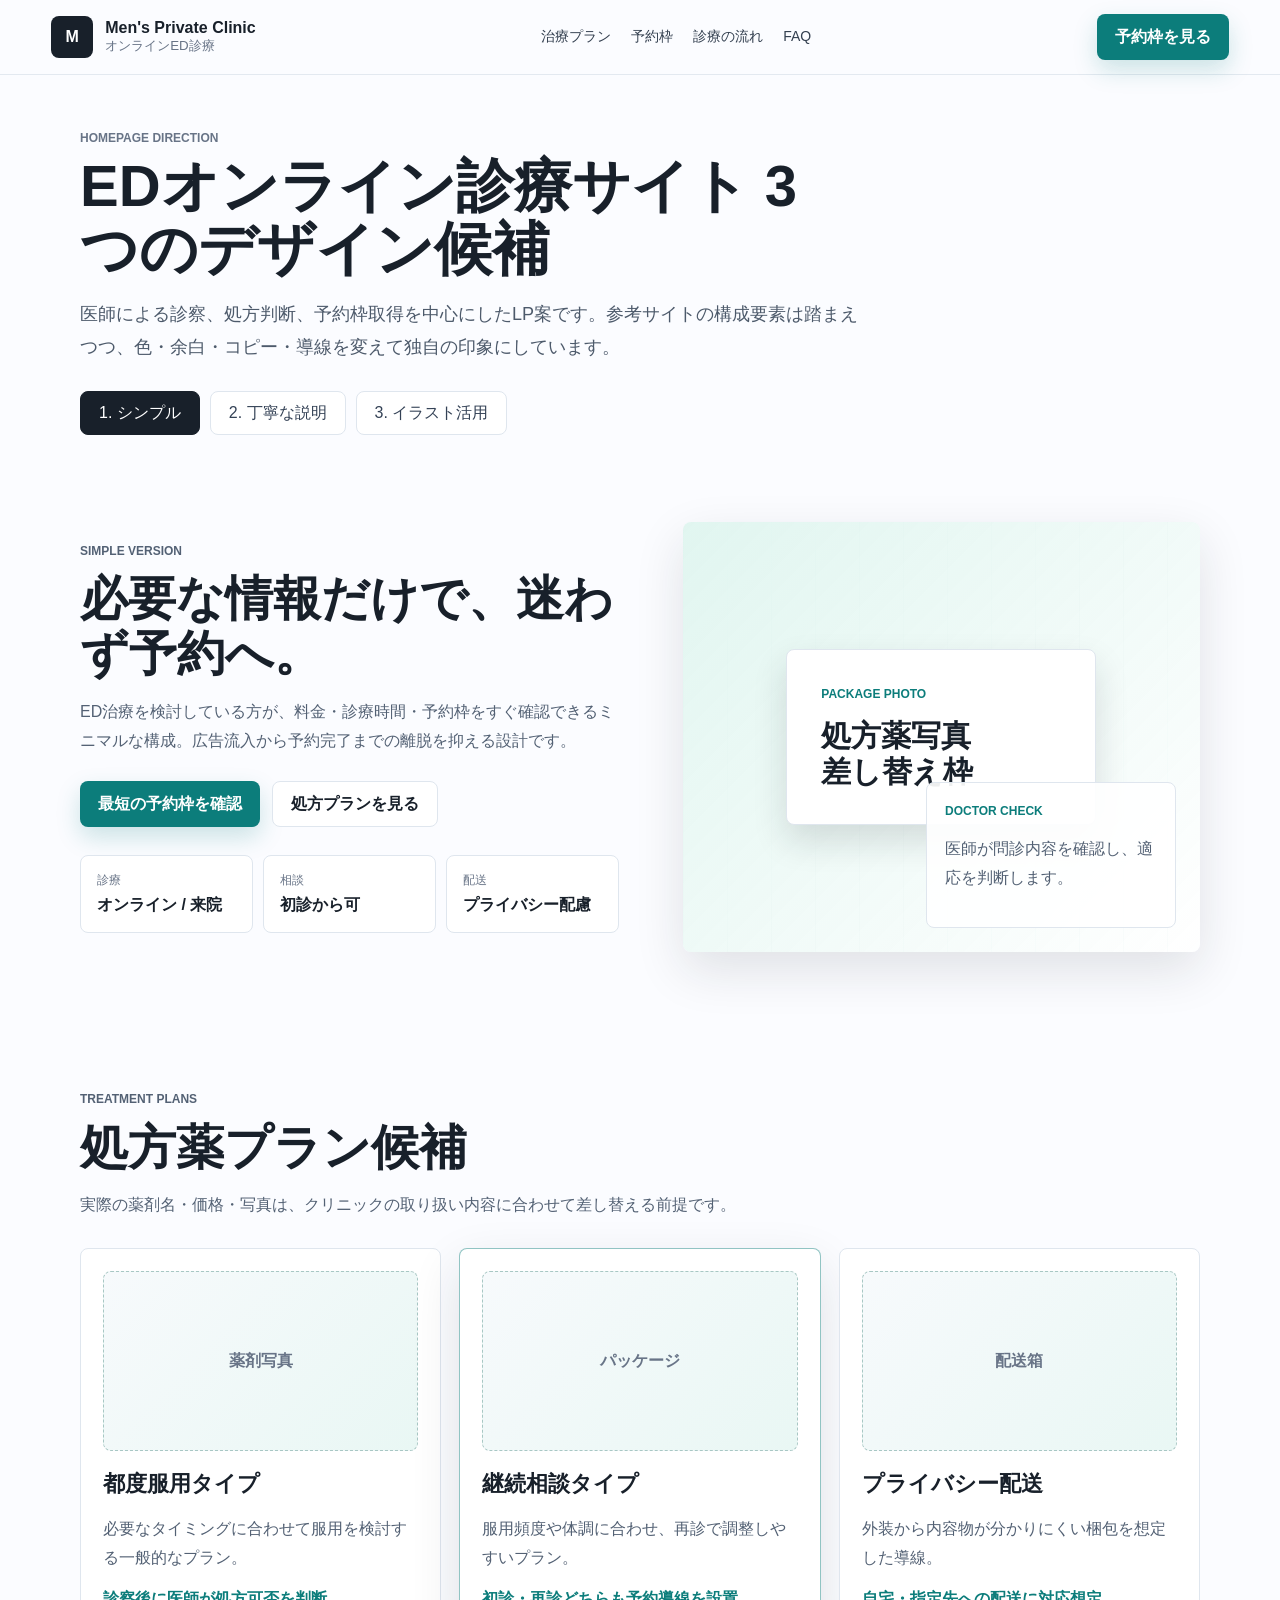
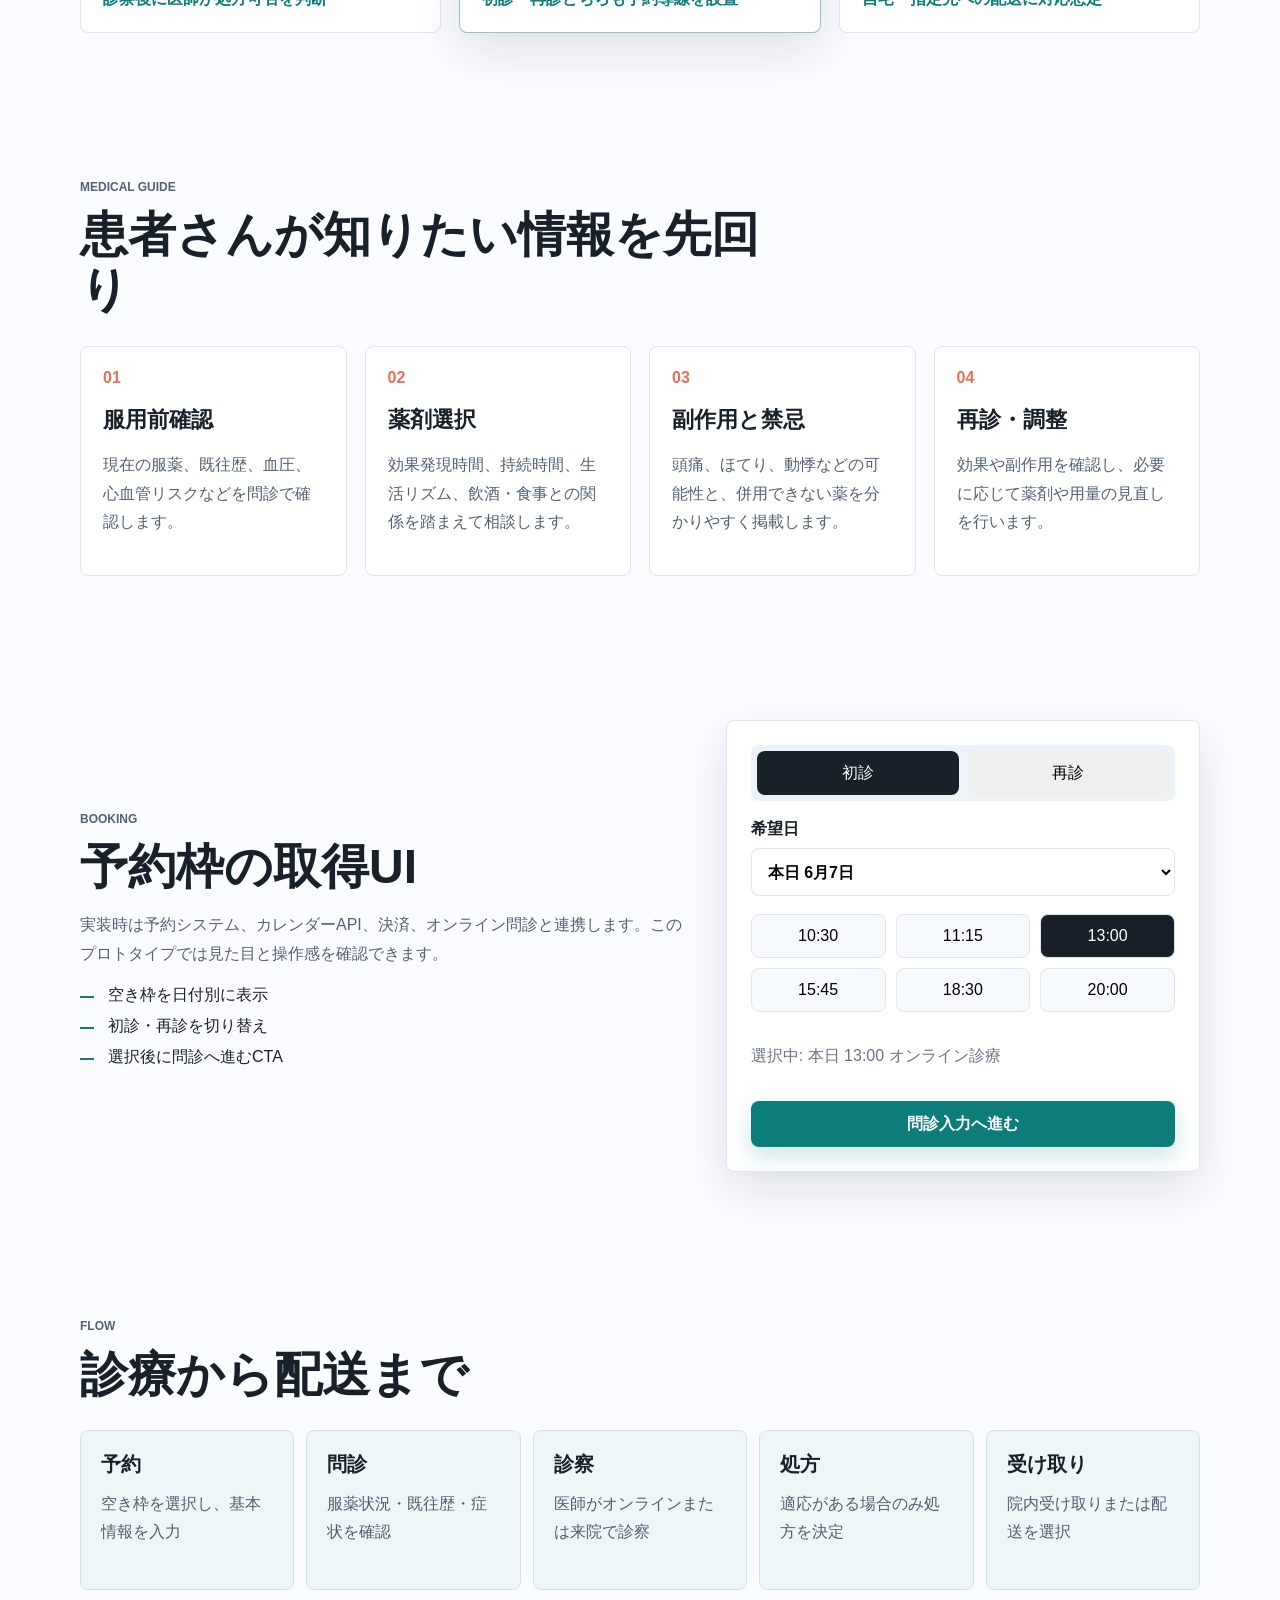
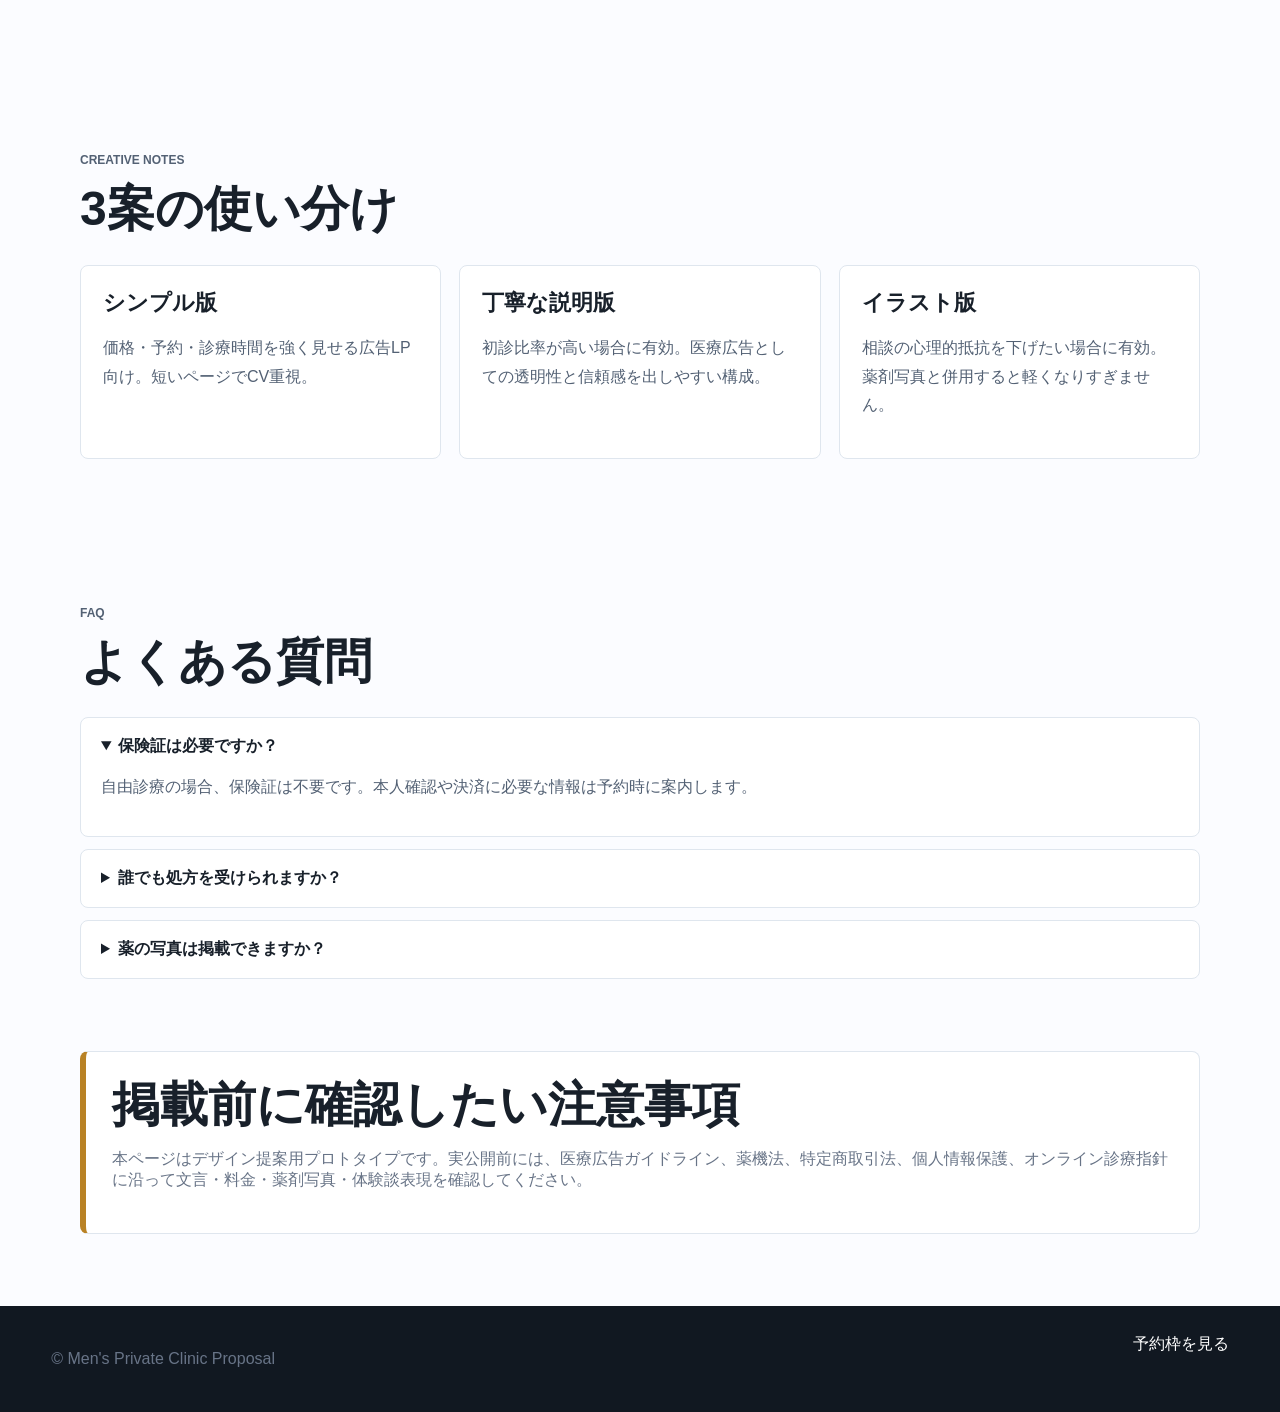
==== index.html @ b27525a2 "Add ED treatment homepage proposals" ====
<!doctype html>
<html lang="ja">
  <head>
    <meta charset="utf-8" />
    <meta name="viewport" content="width=device-width, initial-scale=1" />
    <title>EDオンライン診療 ホームページ3案</title>
    <meta
      http-equiv="refresh"
      content="0; url=./Codex%E3%81%A7%E4%BD%9C%E6%88%90%E3%81%97%E3%81%A6%E3%81%84%E3%82%8B%E3%82%82%E3%81%AE/ed-treatment-homepage-proposals/"
    />
    <link
      rel="canonical"
      href="./Codex%E3%81%A7%E4%BD%9C%E6%88%90%E3%81%97%E3%81%A6%E3%81%84%E3%82%8B%E3%82%82%E3%81%AE/ed-treatment-homepage-proposals/"
    />
  </head>
  <body>
    <p>
      <a href="./Codex%E3%81%A7%E4%BD%9C%E6%88%90%E3%81%97%E3%81%A6%E3%81%84%E3%82%8B%E3%82%82%E3%81%AE/ed-treatment-homepage-proposals/">
        EDオンライン診療ホームページ3案を開く
      </a>
    </p>
  </body>
</html>
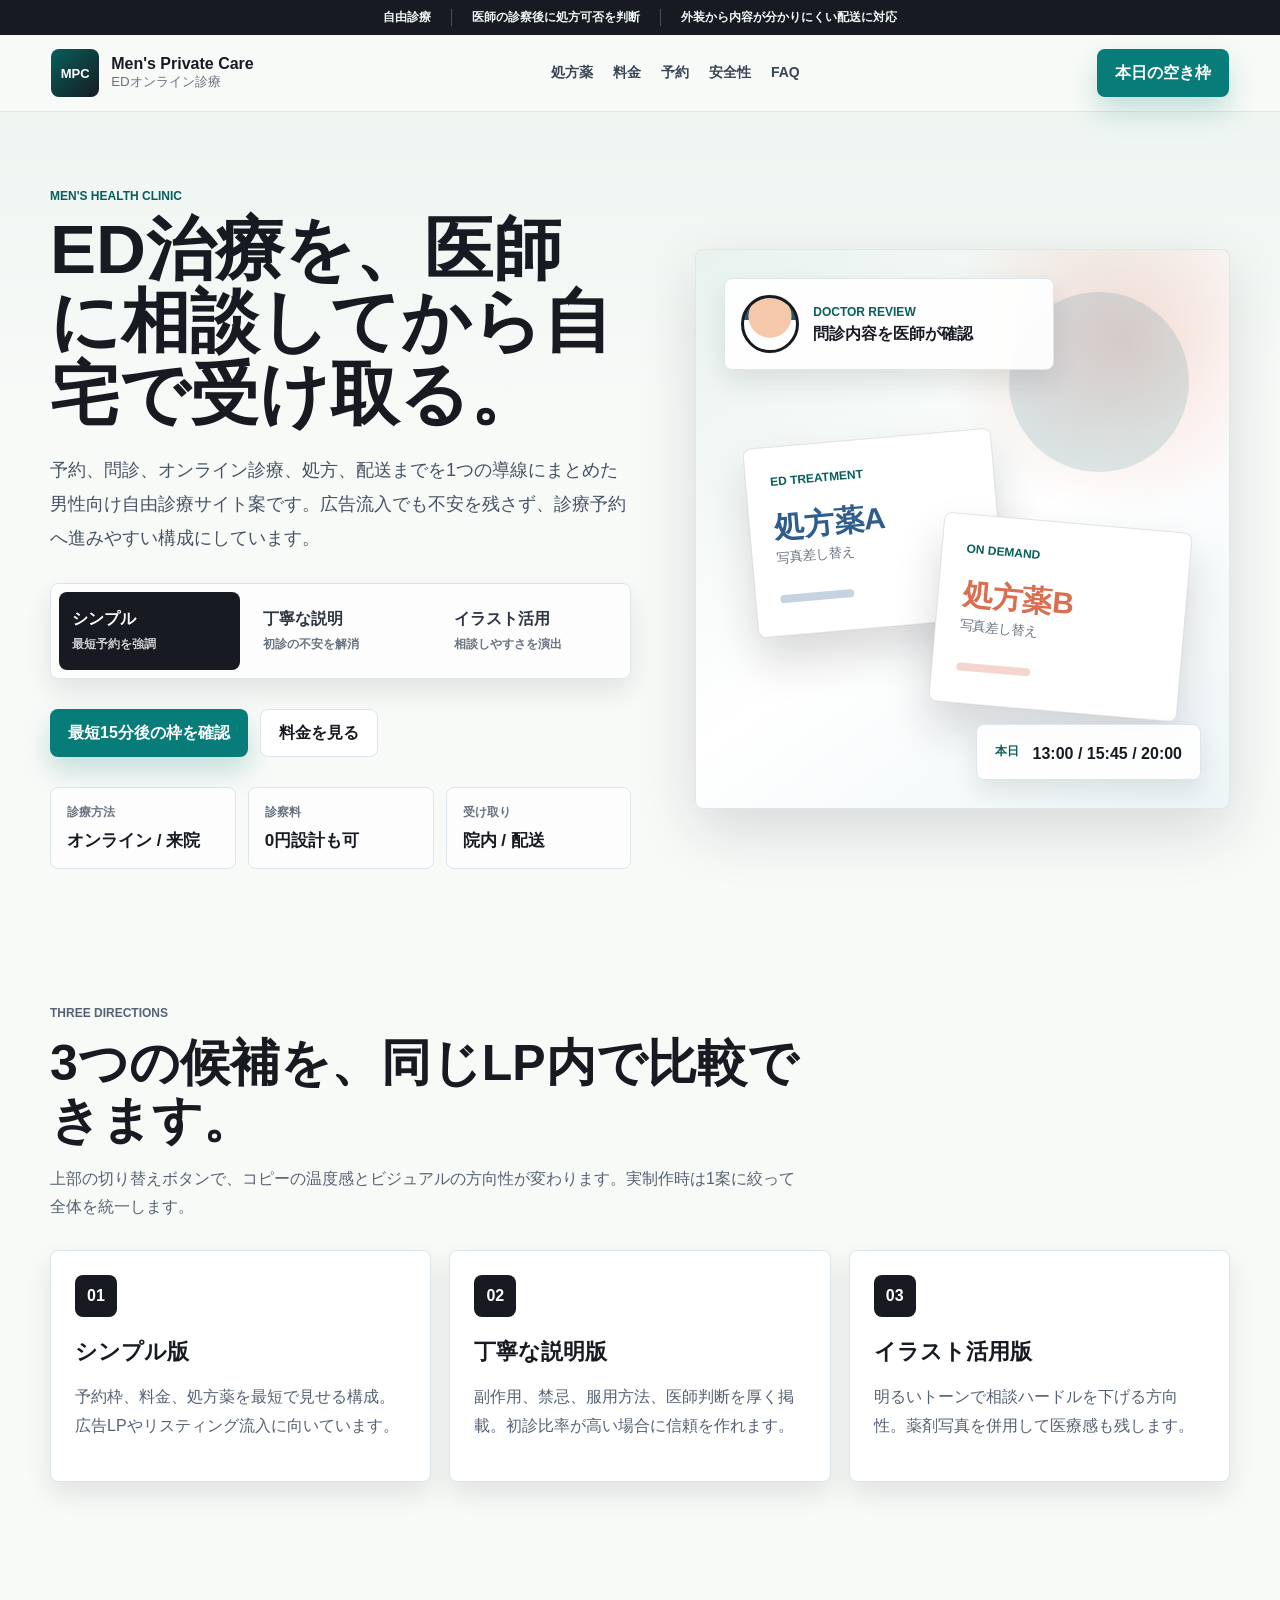
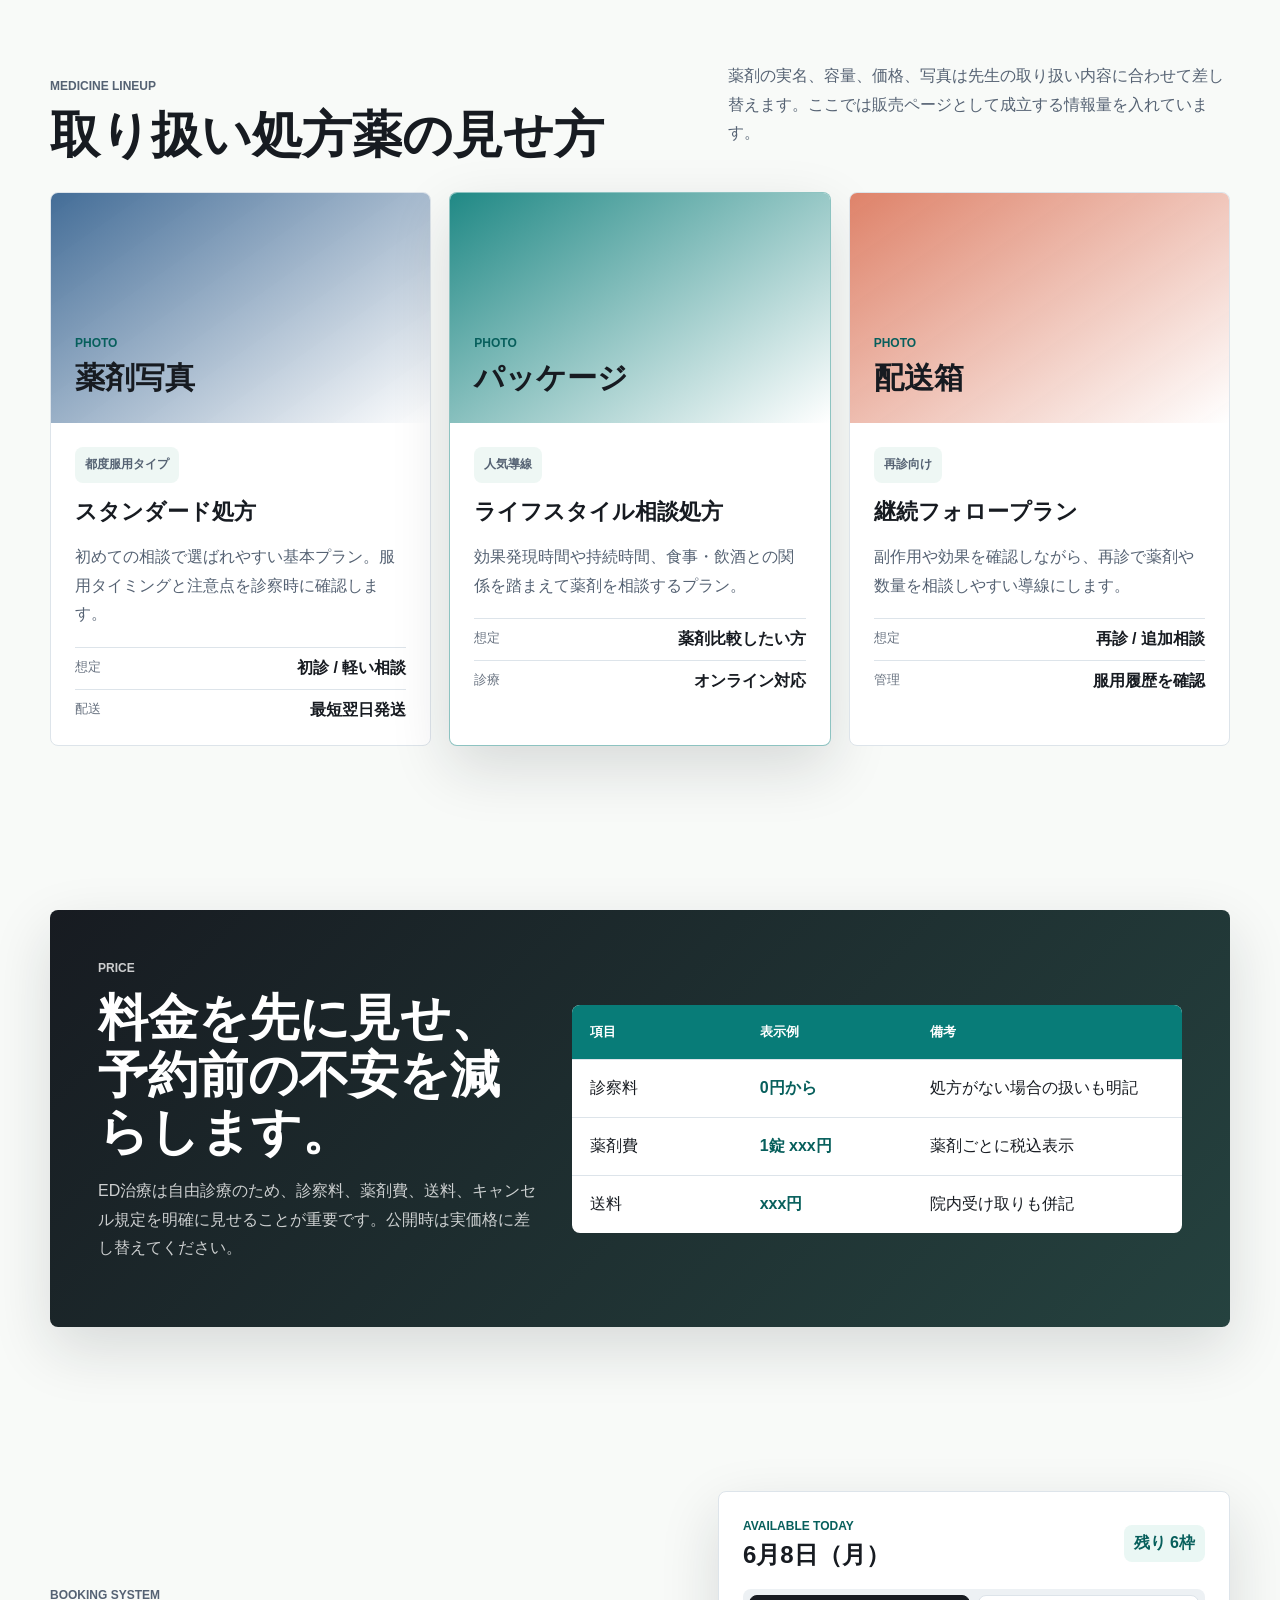
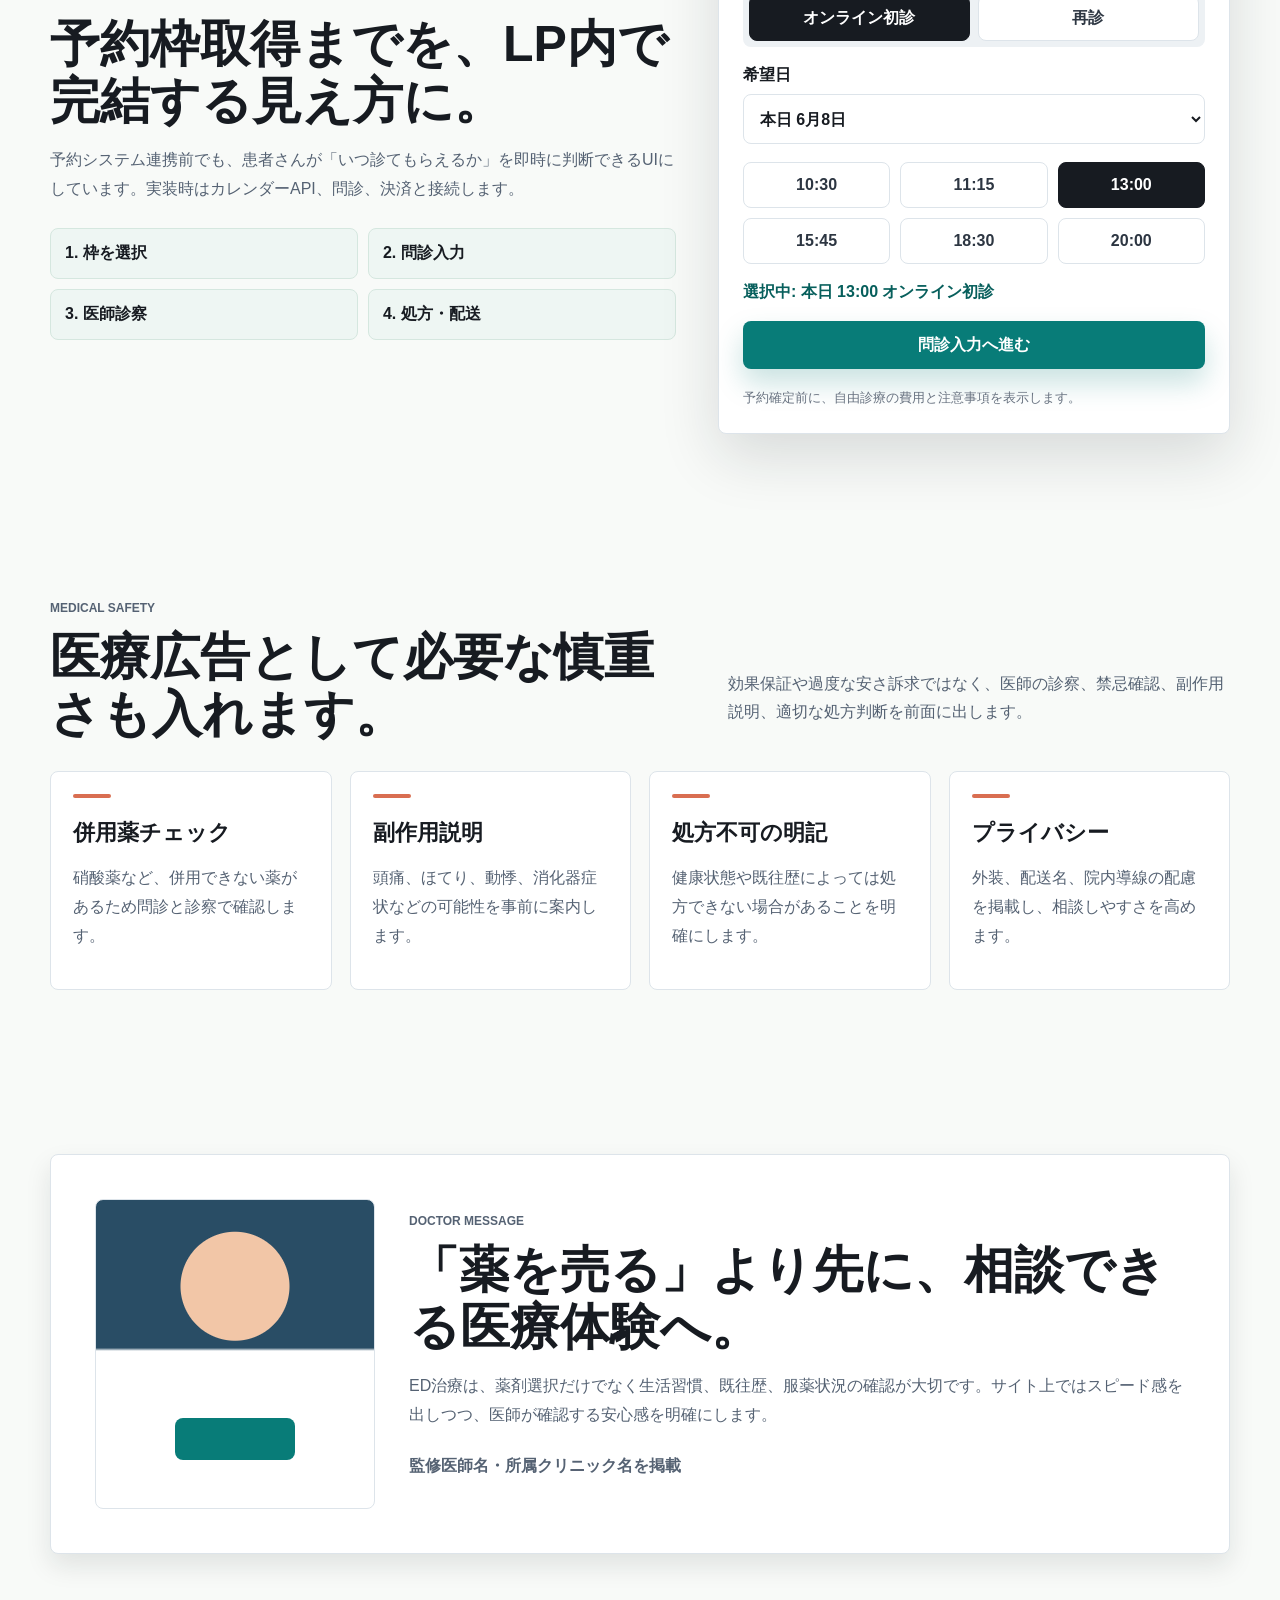
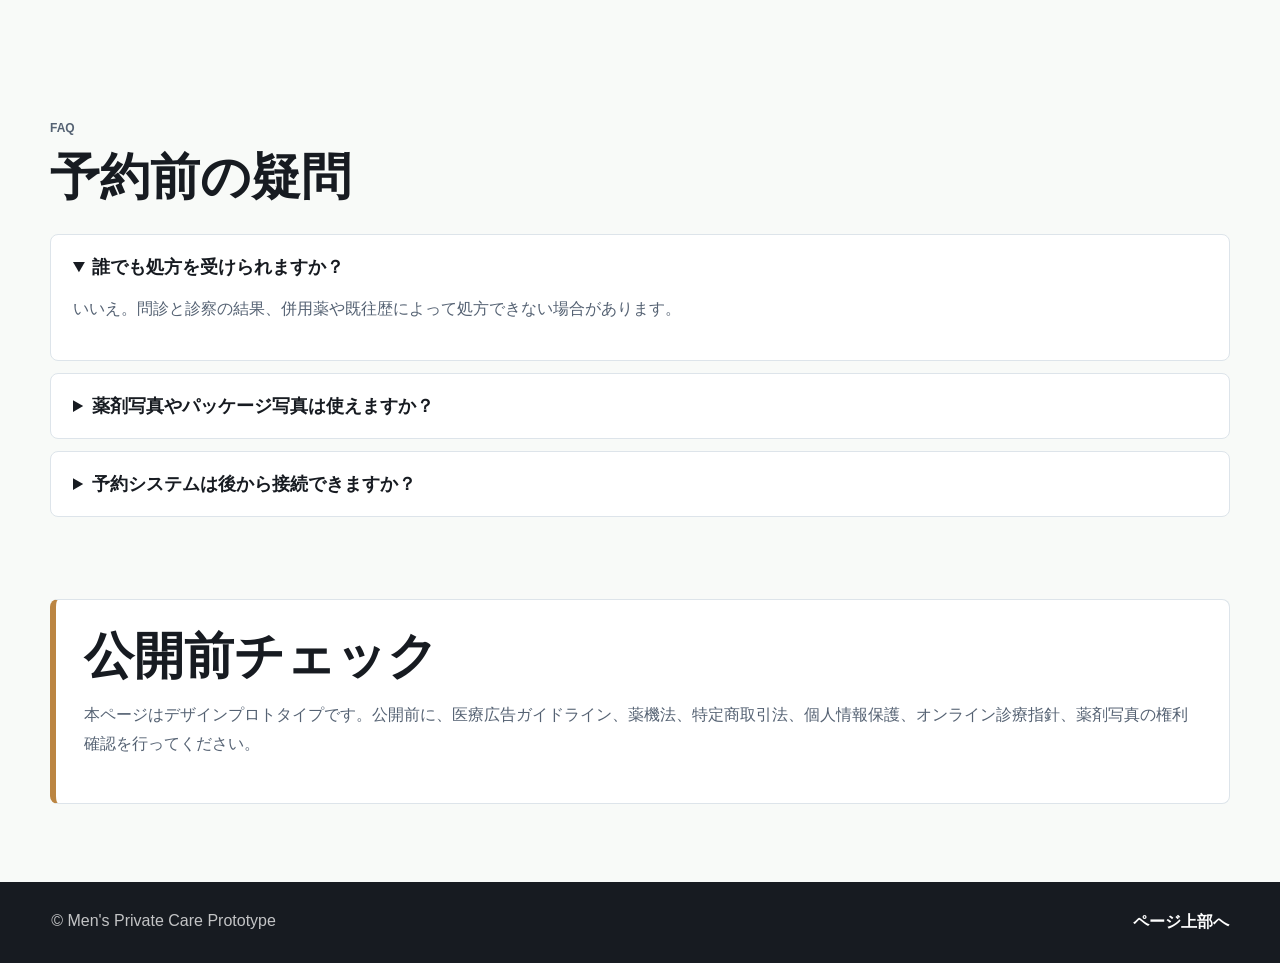
==== commit c23947fb: "Polish ED clinic landing page" ====
--- a/index.html
+++ b/index.html
@@ -6,16 +6,16 @@
     <title>EDオンライン診療 ホームページ3案</title>
     <meta
       http-equiv="refresh"
-      content="0; url=./Codex%E3%81%A7%E4%BD%9C%E6%88%90%E3%81%97%E3%81%A6%E3%81%84%E3%82%8B%E3%82%82%E3%81%AE/ed-treatment-homepage-proposals/"
+      content="0; url=./Codex%E3%81%A7%E4%BD%9C%E6%88%90%E3%81%97%E3%81%A6%E3%81%84%E3%82%8B%E3%82%82%E3%81%AE/ed-treatment-homepage-proposals/index.html"
     />
     <link
       rel="canonical"
-      href="./Codex%E3%81%A7%E4%BD%9C%E6%88%90%E3%81%97%E3%81%A6%E3%81%84%E3%82%8B%E3%82%82%E3%81%AE/ed-treatment-homepage-proposals/"
+      href="./Codex%E3%81%A7%E4%BD%9C%E6%88%90%E3%81%97%E3%81%A6%E3%81%84%E3%82%8B%E3%82%82%E3%81%AE/ed-treatment-homepage-proposals/index.html"
     />
   </head>
   <body>
     <p>
-      <a href="./Codex%E3%81%A7%E4%BD%9C%E6%88%90%E3%81%97%E3%81%A6%E3%81%84%E3%82%8B%E3%82%82%E3%81%AE/ed-treatment-homepage-proposals/">
+      <a href="./Codex%E3%81%A7%E4%BD%9C%E6%88%90%E3%81%97%E3%81%A6%E3%81%84%E3%82%8B%E3%82%82%E3%81%AE/ed-treatment-homepage-proposals/index.html">
         EDオンライン診療ホームページ3案を開く
       </a>
     </p>
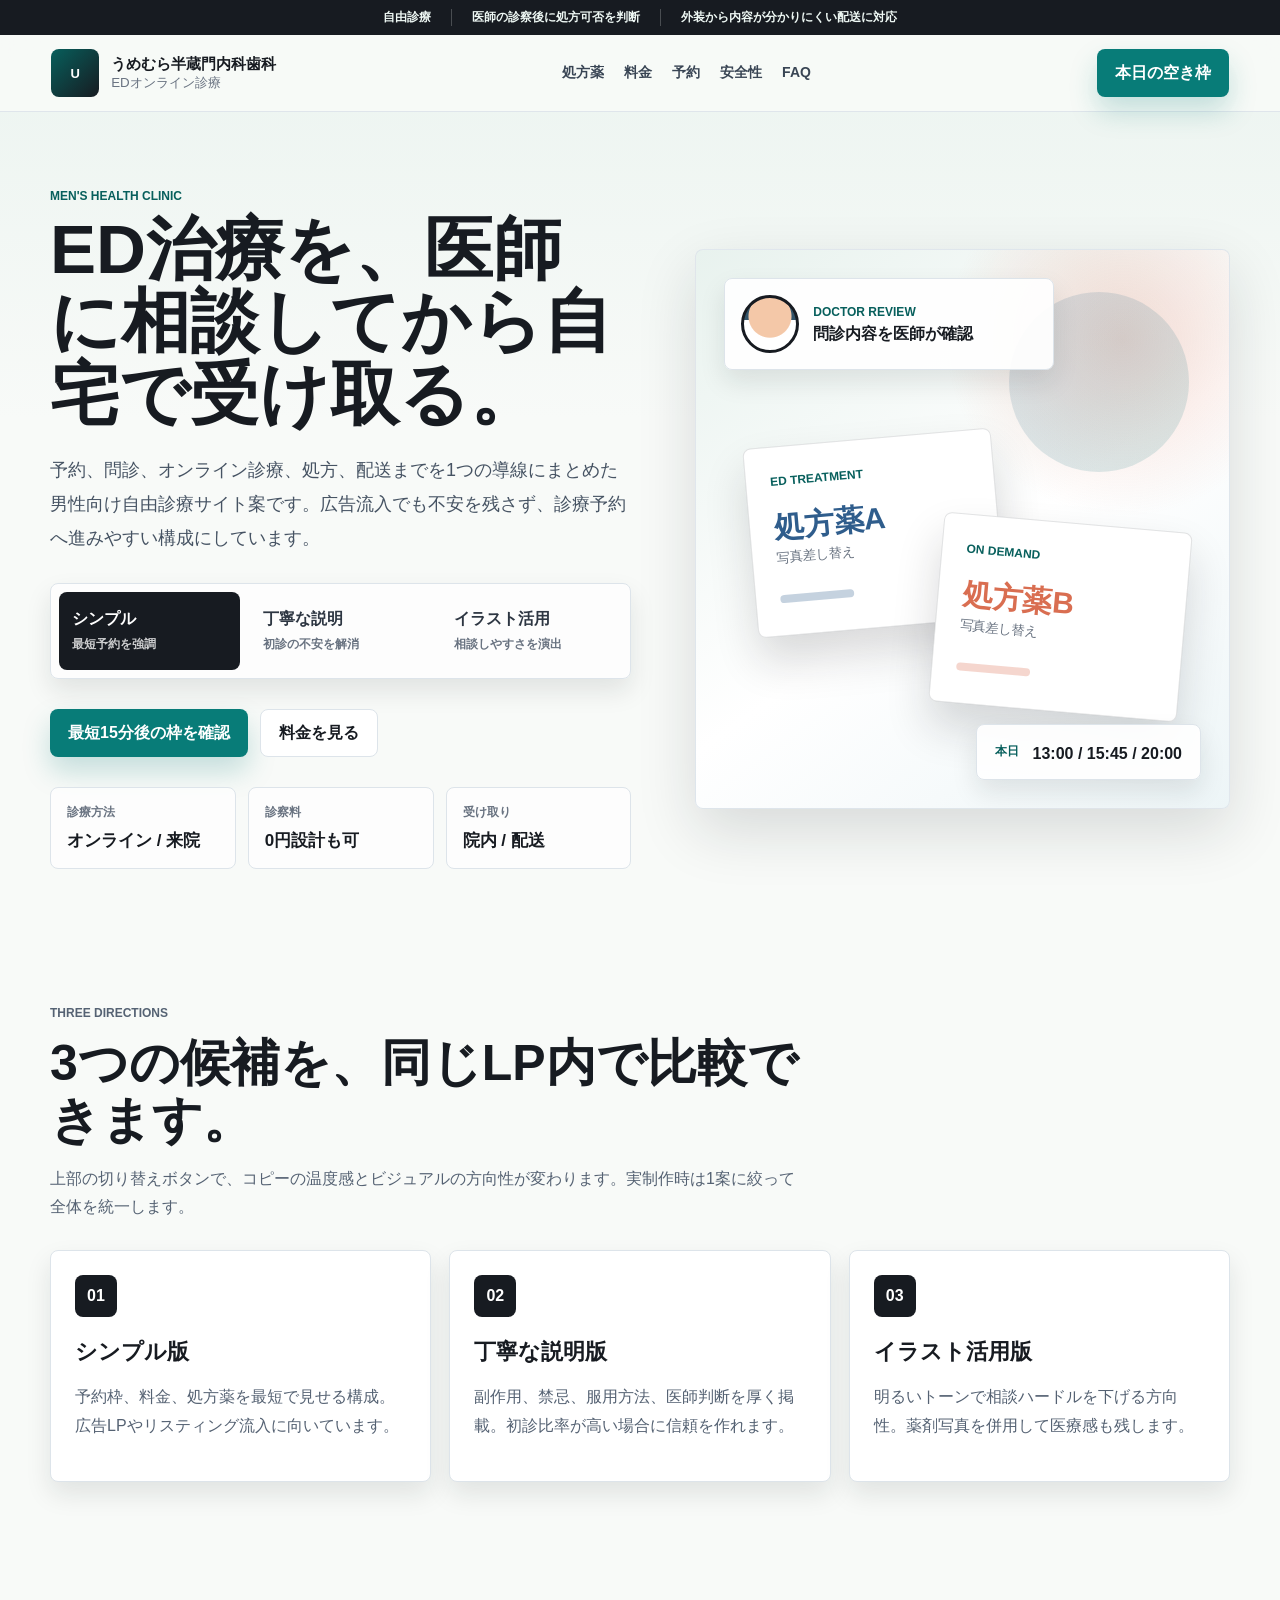
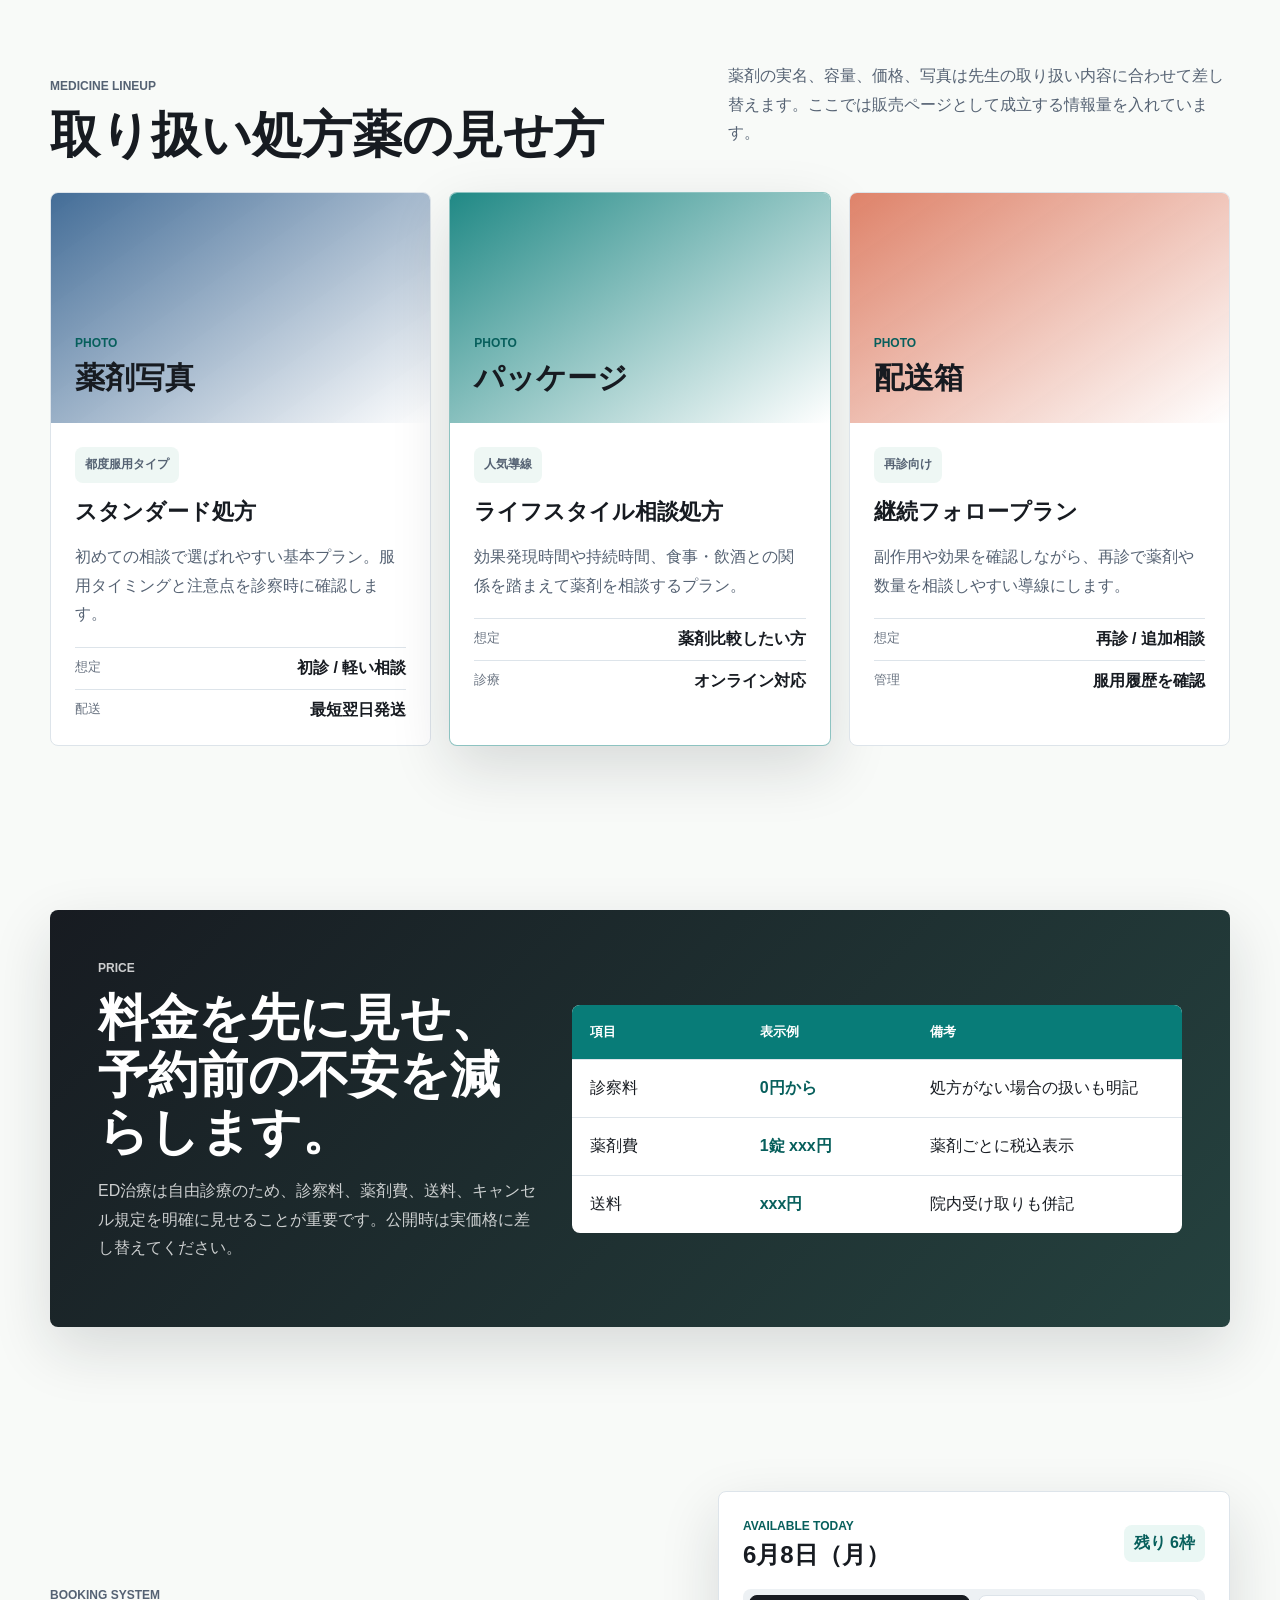
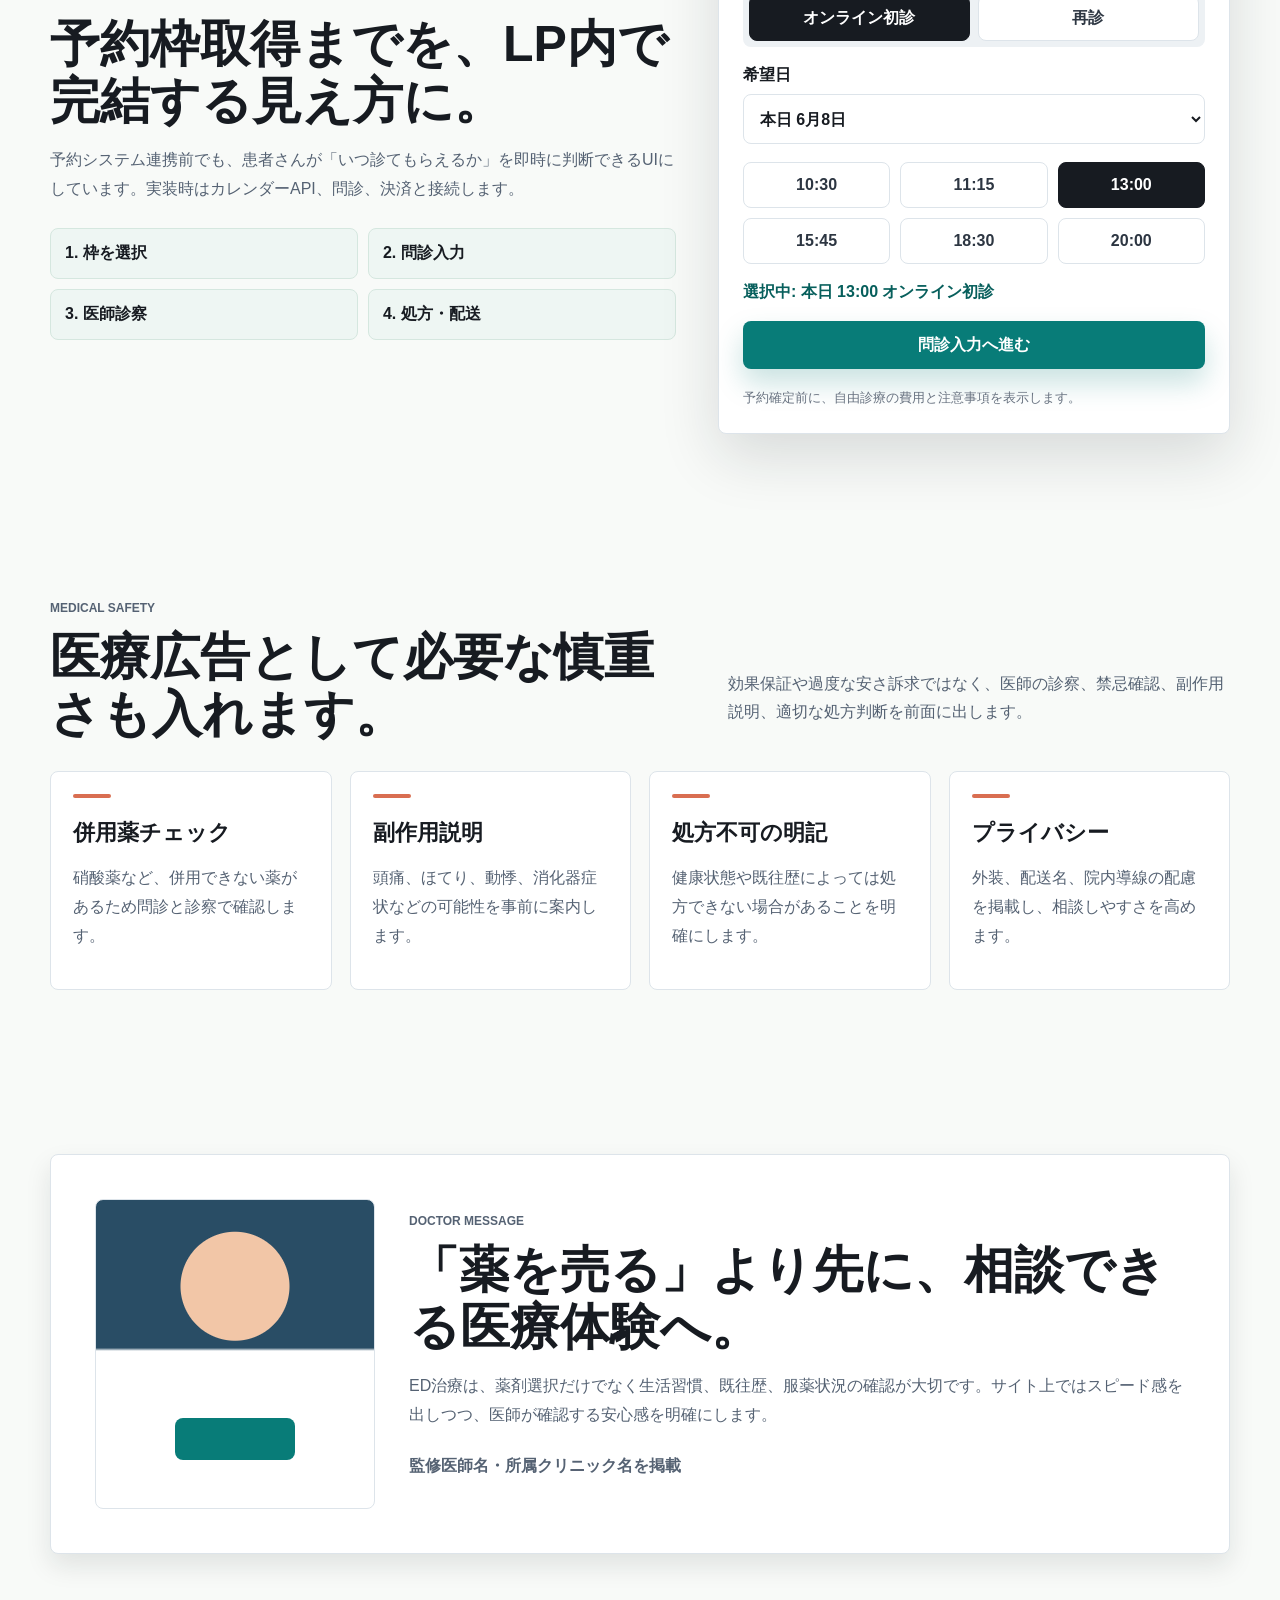
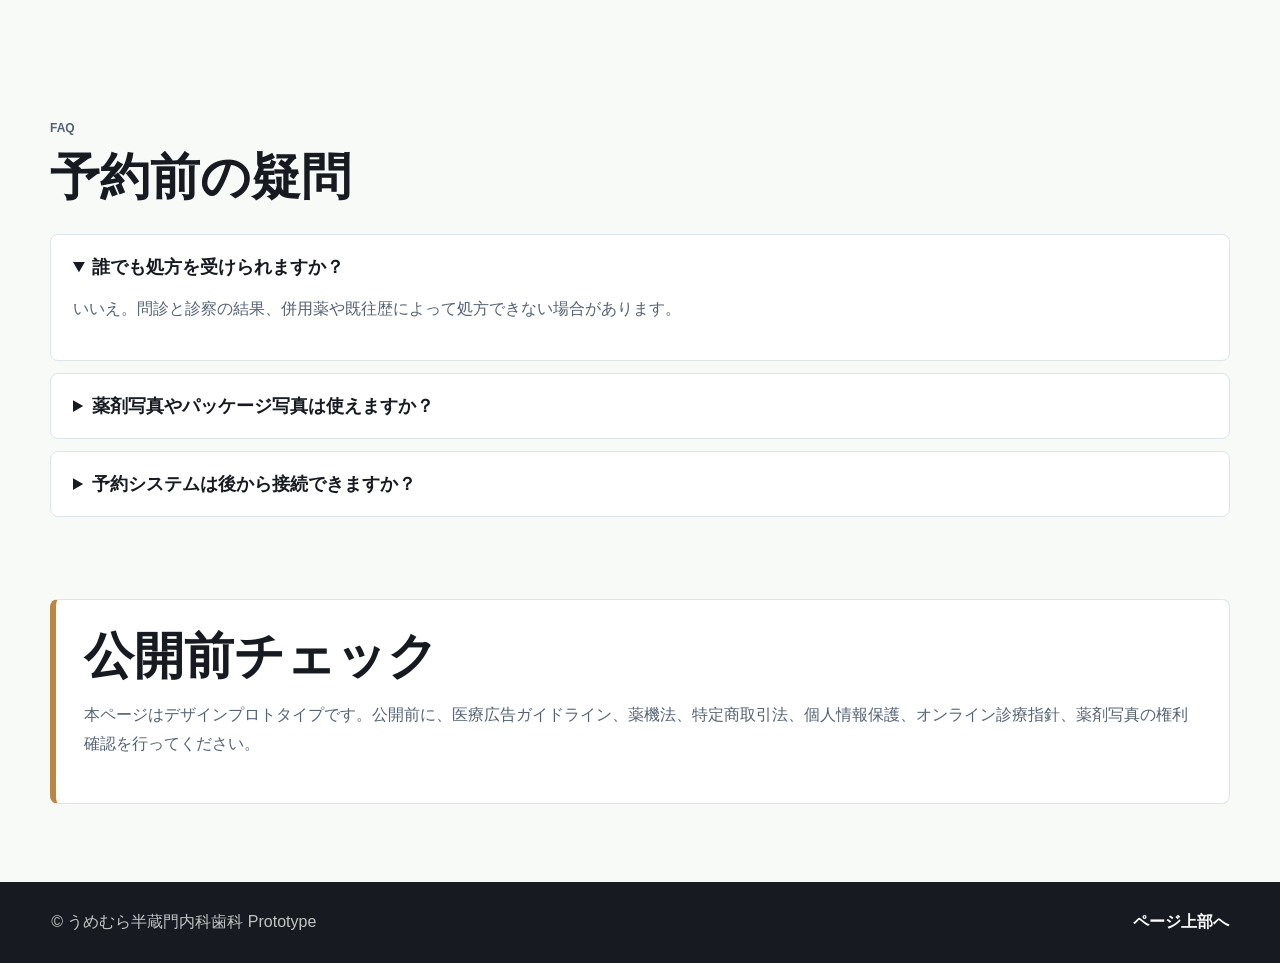
==== commit 8a7ac2df: "Update clinic branding" ====
--- a/index.html
+++ b/index.html
@@ -3,7 +3,7 @@
   <head>
     <meta charset="utf-8" />
     <meta name="viewport" content="width=device-width, initial-scale=1" />
-    <title>EDオンライン診療 ホームページ3案</title>
+    <title>うめむら半蔵門内科歯科 | EDオンライン診療</title>
     <meta
       http-equiv="refresh"
       content="0; url=./Codex%E3%81%A7%E4%BD%9C%E6%88%90%E3%81%97%E3%81%A6%E3%81%84%E3%82%8B%E3%82%82%E3%81%AE/ed-treatment-homepage-proposals/index.html"
@@ -16,7 +16,7 @@
   <body>
     <p>
       <a href="./Codex%E3%81%A7%E4%BD%9C%E6%88%90%E3%81%97%E3%81%A6%E3%81%84%E3%82%8B%E3%82%82%E3%81%AE/ed-treatment-homepage-proposals/index.html">
-        EDオンライン診療ホームページ3案を開く
+        うめむら半蔵門内科歯科 EDオンライン診療を開く
       </a>
     </p>
   </body>
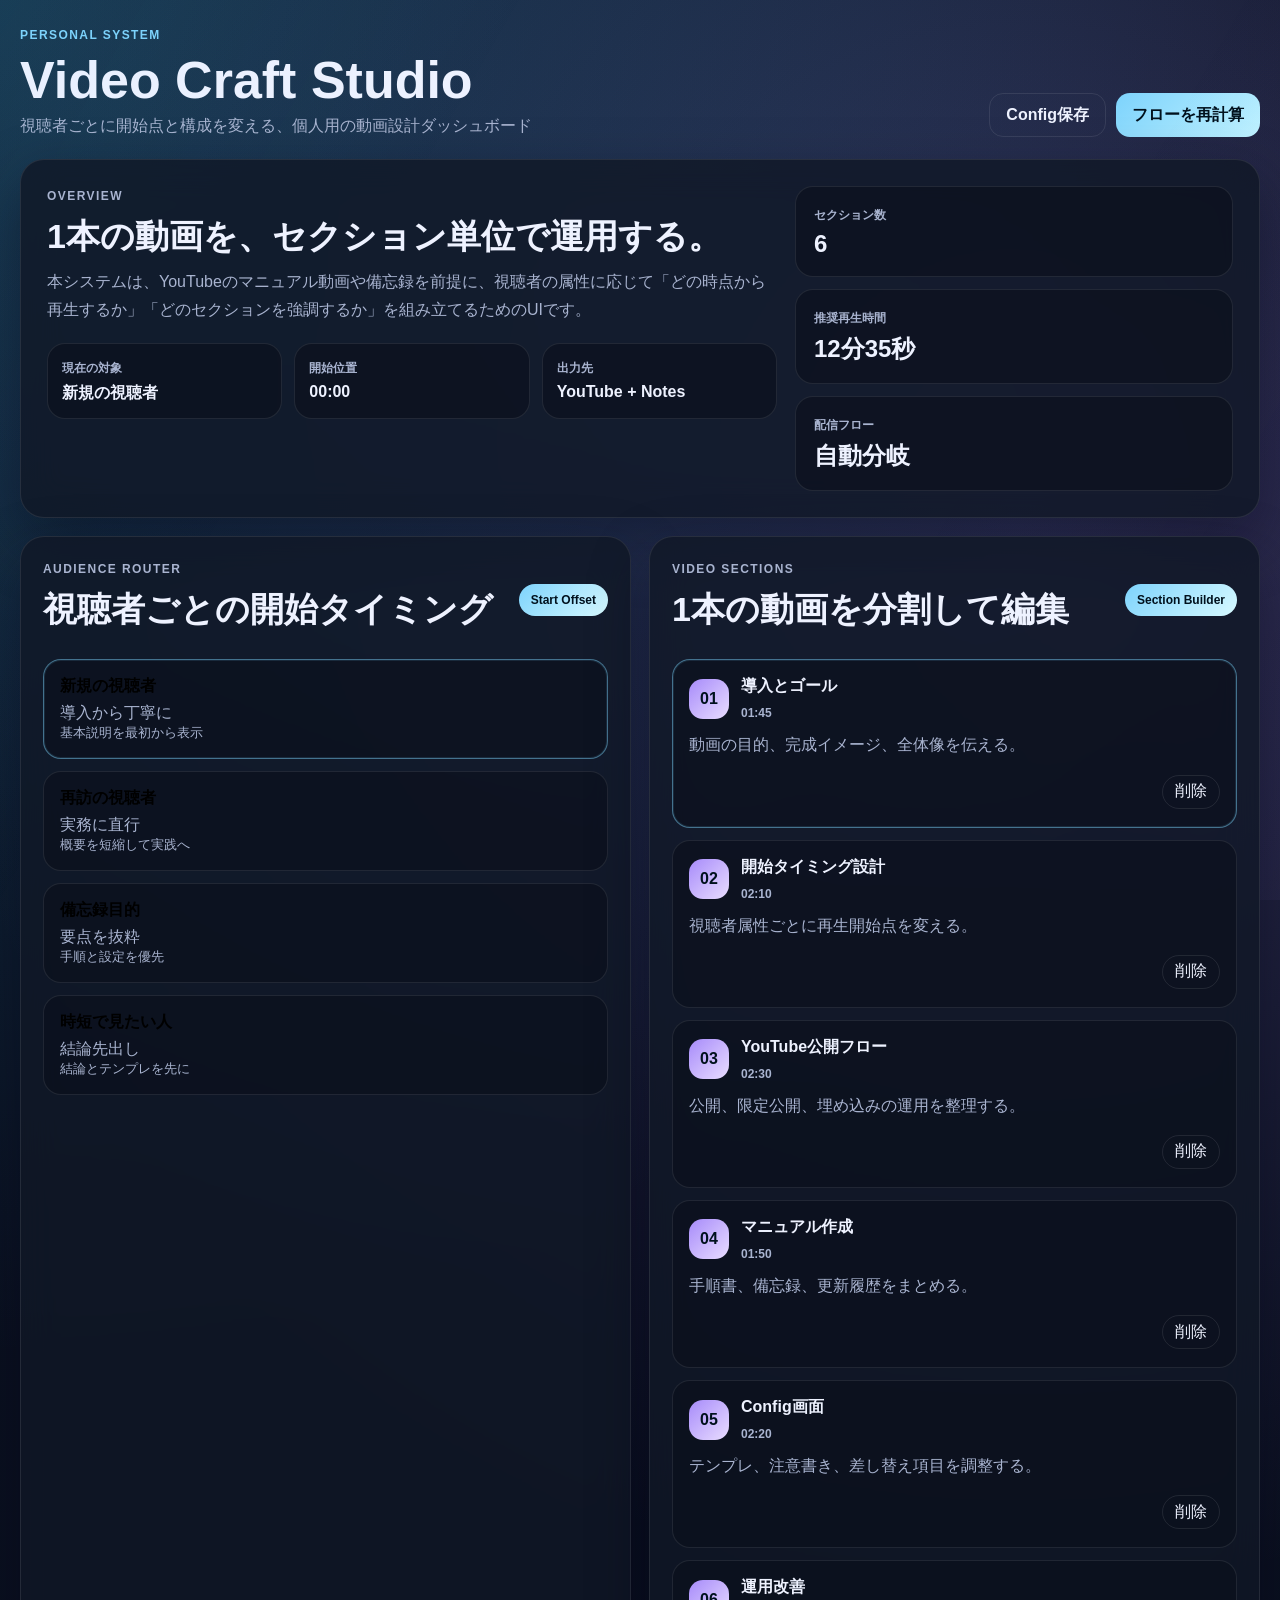
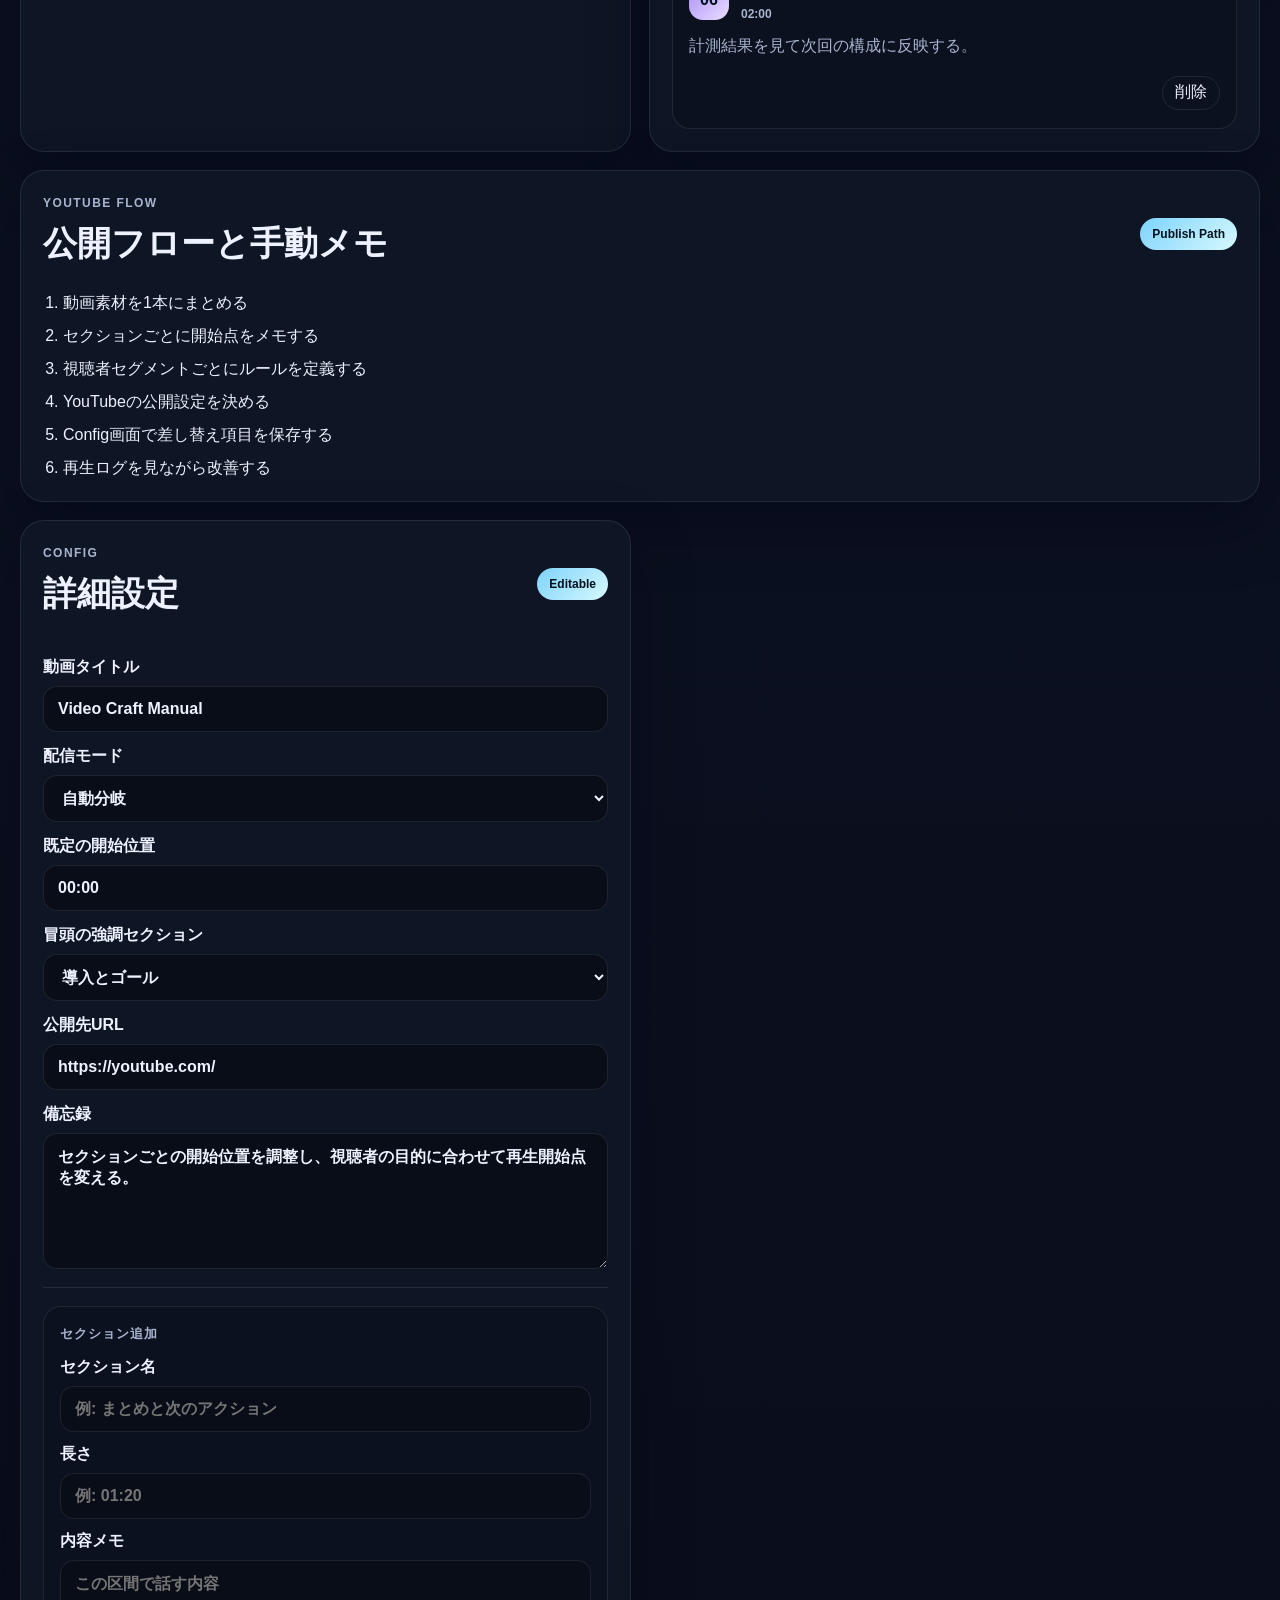
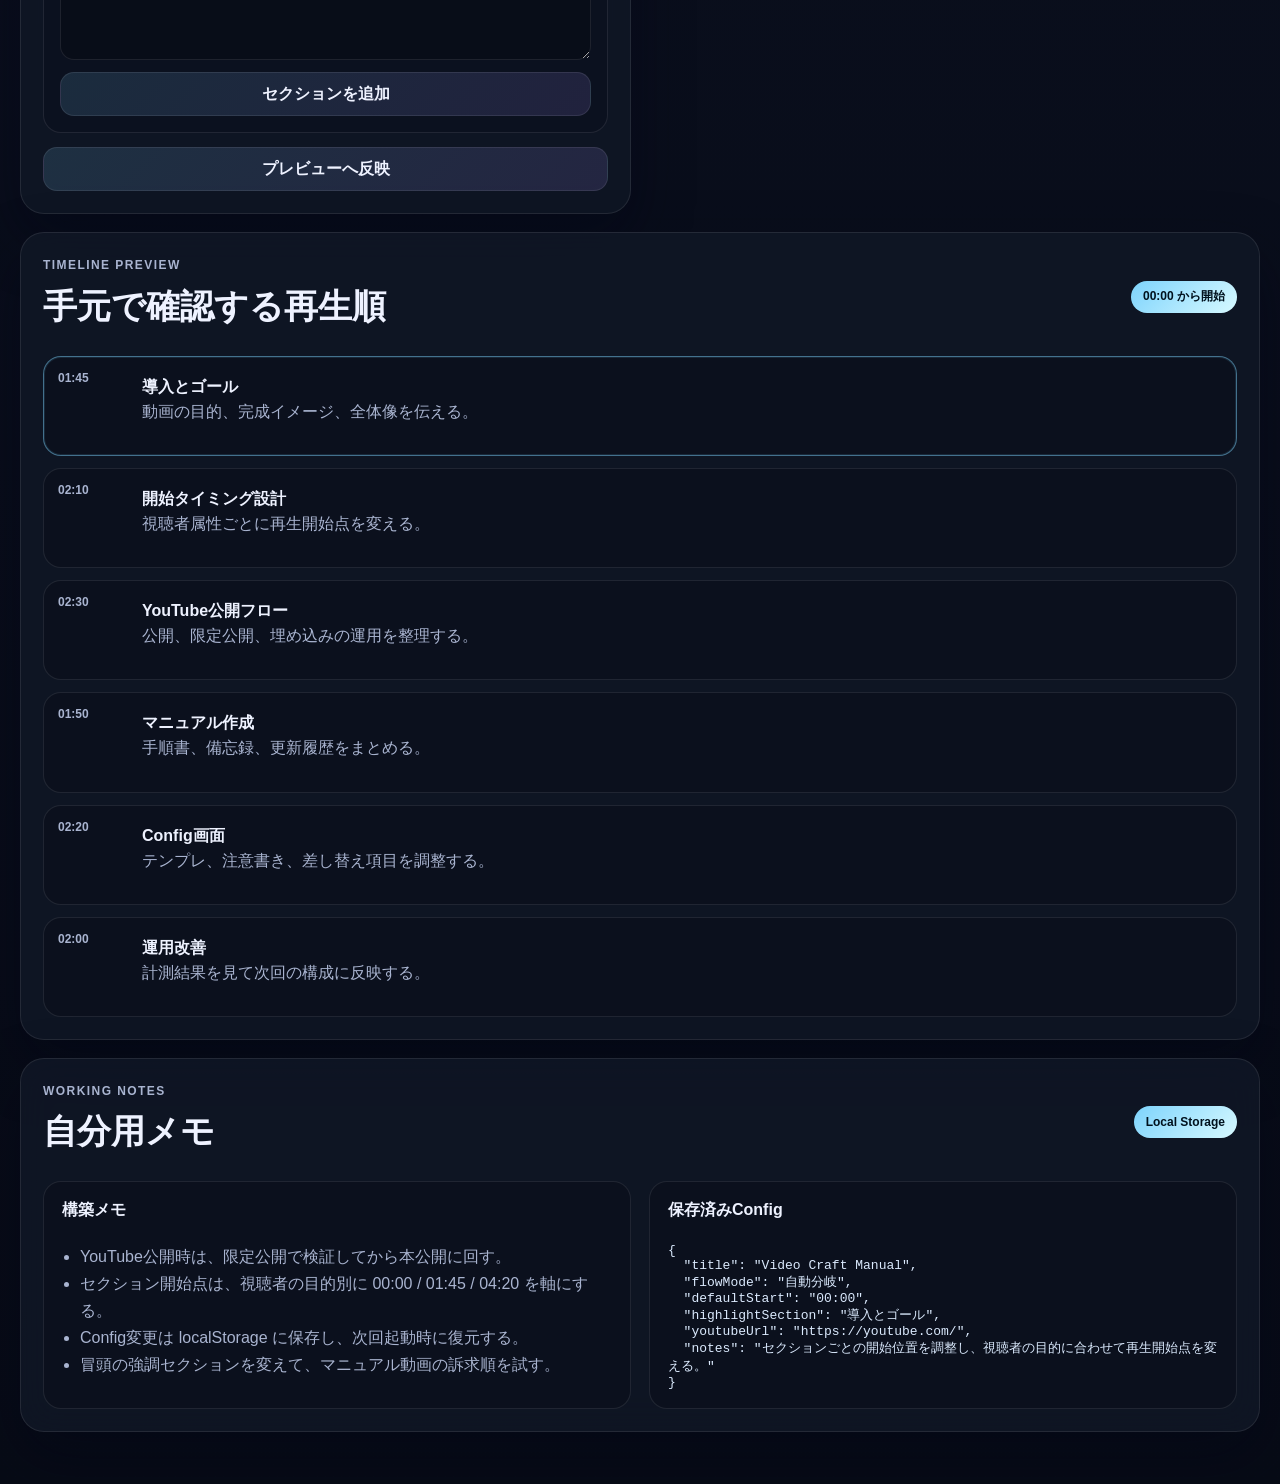
==== commit 68fb1efe: "Build video craft dashboard" ====
--- a/index.html
+++ b/index.html
@@ -3,7 +3,7 @@
   <head>
     <meta charset="utf-8" />
     <meta name="viewport" content="width=device-width, initial-scale=1" />
-    <title>うめむら半蔵門内科歯科 | EDオンライン診療</title>
+    <title>Video Craft Studio</title>
     <meta
       http-equiv="refresh"
       content="0; url=./Codex%E3%81%A7%E4%BD%9C%E6%88%90%E3%81%97%E3%81%A6%E3%81%84%E3%82%8B%E3%82%82%E3%81%AE/ed-treatment-homepage-proposals/index.html"
@@ -16,7 +16,7 @@
   <body>
     <p>
       <a href="./Codex%E3%81%A7%E4%BD%9C%E6%88%90%E3%81%97%E3%81%A6%E3%81%84%E3%82%8B%E3%82%82%E3%81%AE/ed-treatment-homepage-proposals/index.html">
-        うめむら半蔵門内科歯科 EDオンライン診療を開く
+        Video Craft Studio を開く
       </a>
     </p>
   </body>
